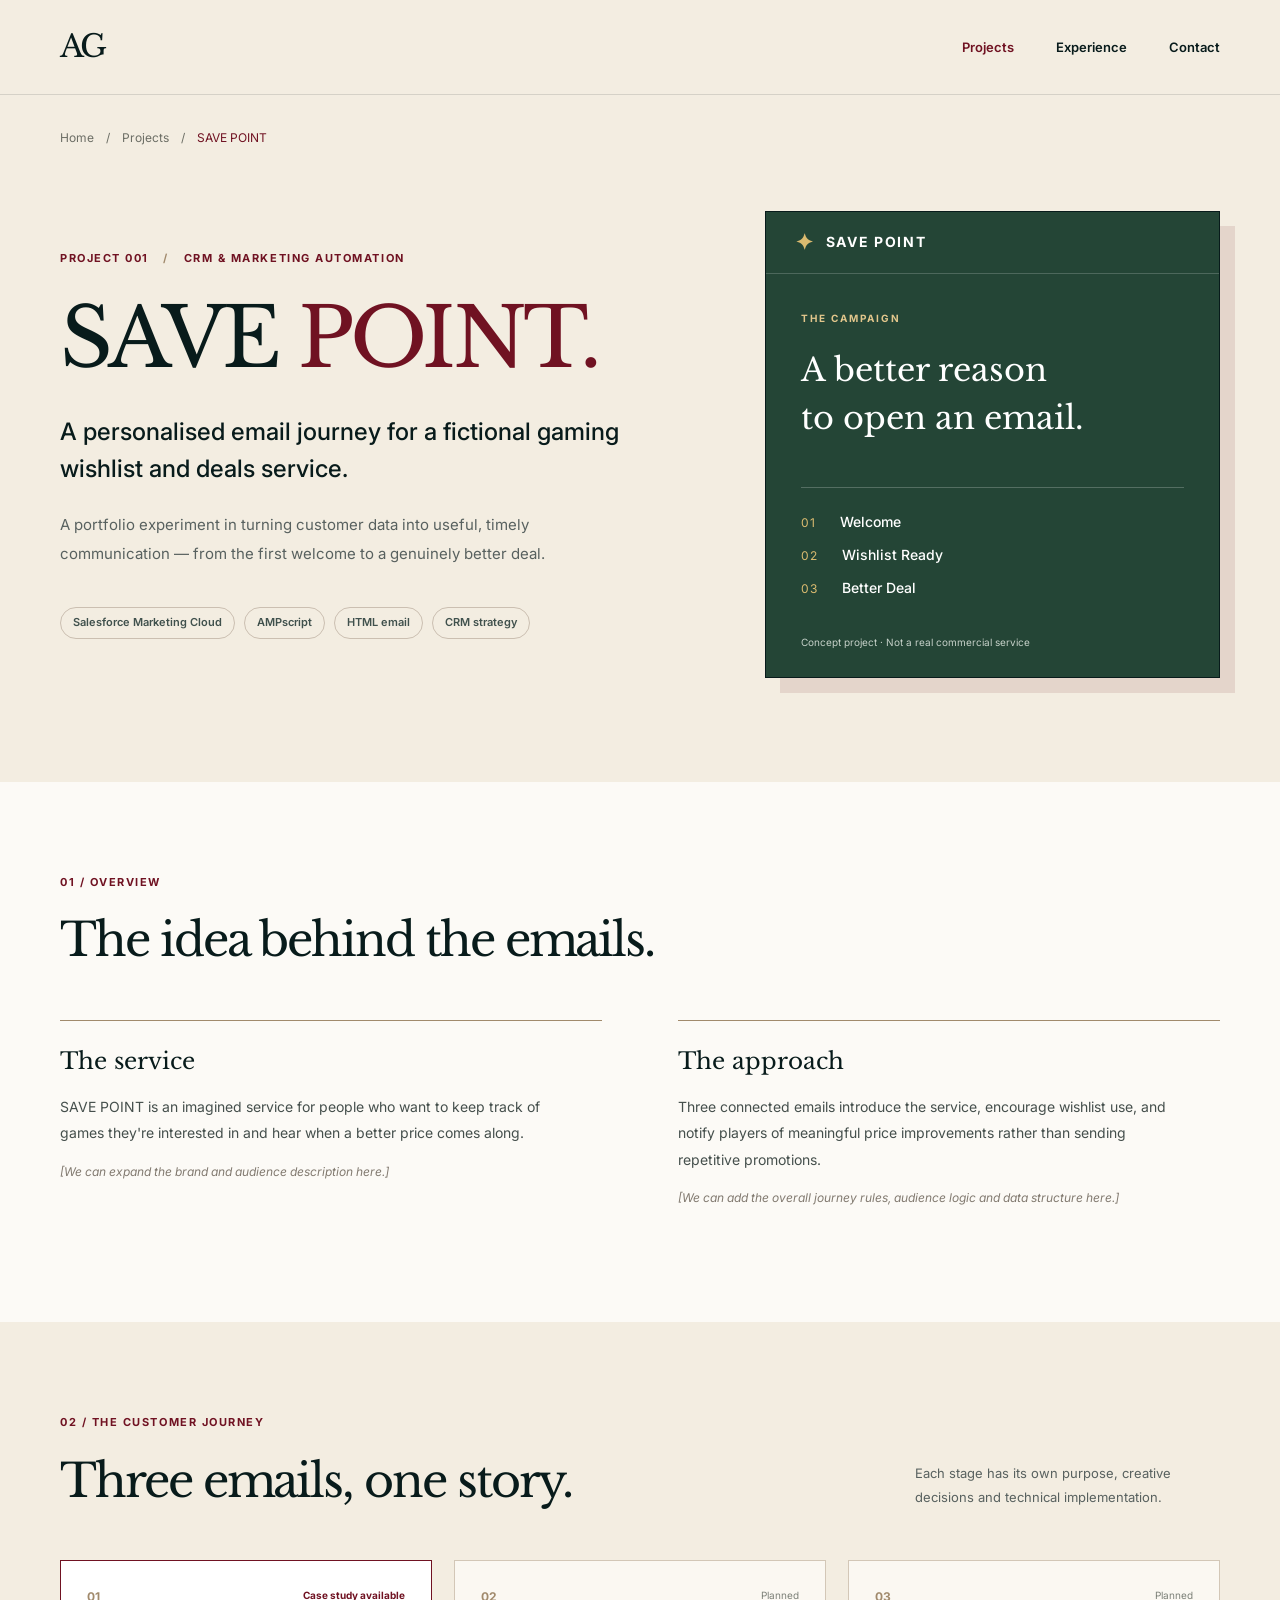
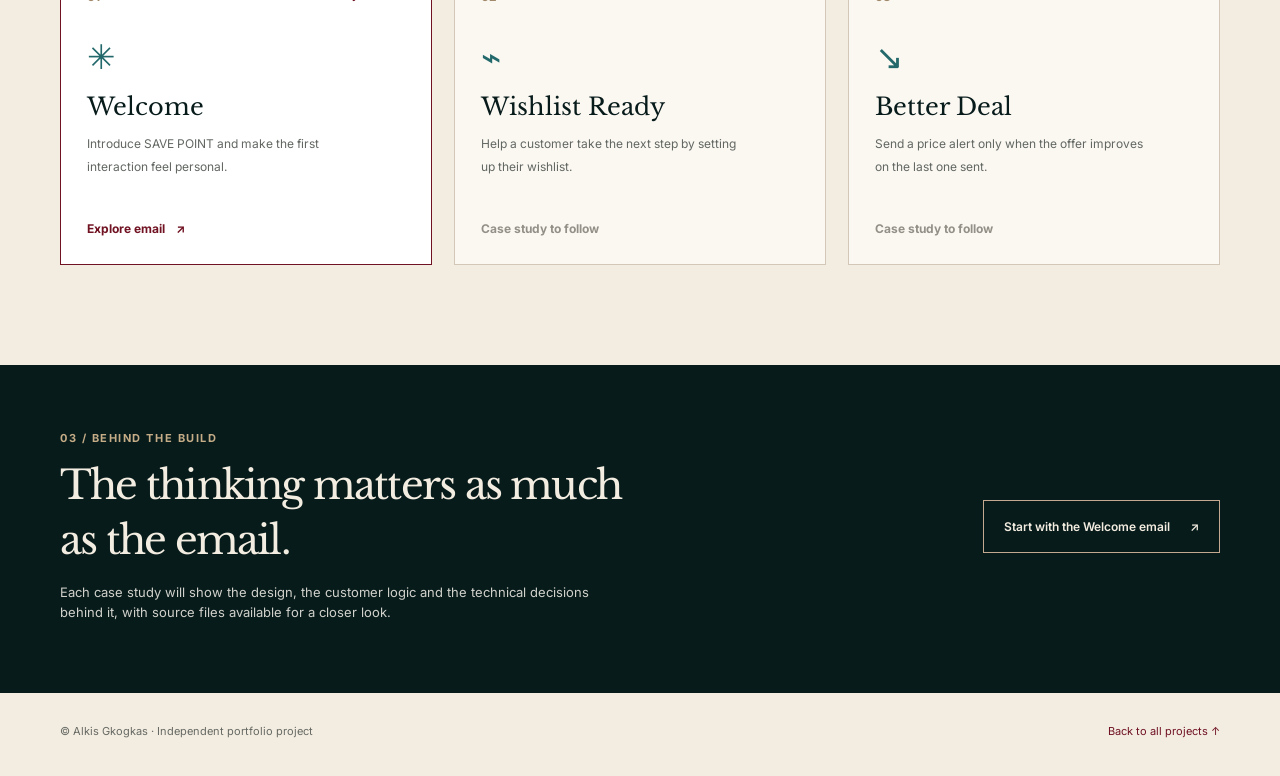
==== projects/save-point/index.html @ d25904a1 "Create index.html" ====
<!doctype html>
<html lang="en">
<head>
  <meta charset="utf-8">
  <meta name="viewport" content="width=device-width, initial-scale=1">
  <meta name="description" content="SAVE POINT: a fictional gaming wishlist CRM campaign, designed as a portfolio project by Alkis Gkogkas.">
  <title>SAVE POINT — CRM Campaign | Alkis Gkogkas</title>
  <link rel="preconnect" href="https://fonts.googleapis.com">
  <link rel="preconnect" href="https://fonts.gstatic.com" crossorigin>
  <link href="https://fonts.googleapis.com/css2?family=Inter:wght@400;500;600;700&family=Libre+Baskerville:wght@400;700&display=swap" rel="stylesheet">
  <link rel="stylesheet" href="project.css">
</head>
<body>
  <a class="skip-link" href="#main">Skip to content</a>
  <header class="site-header">
    <div class="shell header-inner">
      <a class="monogram" href="../../index.html" aria-label="Alkis Gkogkas, homepage">AG</a>
      <nav class="site-nav" aria-label="Main navigation">
        <a href="../../index.html#projects" aria-current="page">Projects</a>
        <a href="../../index.html#experience">Experience</a>
        <a href="../../index.html#contact">Contact</a>
      </nav>
    </div>
  </header>

  <main id="main">
    <div class="shell breadcrumbs" aria-label="Breadcrumb">
      <a href="../../index.html">Home</a><span aria-hidden="true">/</span>
      <a href="../../index.html#projects">Projects</a><span aria-hidden="true">/</span>
      <span aria-current="page">SAVE POINT</span>
    </div>

    <section class="campaign-hero shell" aria-labelledby="campaign-title">
      <div class="hero-copy">
        <p class="eyebrow">PROJECT 001 <span class="eyebrow-divider">/</span> CRM &amp; MARKETING AUTOMATION</p>
        <h1 id="campaign-title">SAVE <em>POINT.</em></h1>
        <p class="hero-lead">A personalised email journey for a fictional gaming wishlist and deals service.</p>
        <p class="hero-subtext">A portfolio experiment in turning customer data into useful, timely communication — from the first welcome to a genuinely better deal.</p>
        <div class="tag-row" aria-label="Project technologies">
          <span>Salesforce Marketing Cloud</span><span>AMPscript</span><span>HTML email</span><span>CRM strategy</span>
        </div>
      </div>
      <aside class="campaign-note" aria-label="Project at a glance">
        <div class="note-header"><span class="tiny-star" aria-hidden="true">✦</span><span>SAVE POINT</span></div>
        <div class="note-body">
          <p class="note-kicker">THE CAMPAIGN</p>
          <p class="note-title">A better reason<br>to open an email.</p>
          <div class="note-rule"></div>
          <div class="note-steps" aria-label="Journey stages">
            <span>01 <strong>Welcome</strong></span>
            <span>02 <strong>Wishlist Ready</strong></span>
            <span>03 <strong>Better Deal</strong></span>
          </div>
          <p class="note-footer">Concept project · Not a real commercial service</p>
        </div>
      </aside>
    </section>

    <section class="section-white" aria-labelledby="project-overview-title">
      <div class="shell section-block">
        <div class="section-heading">
          <p class="eyebrow">01 / OVERVIEW</p>
          <h2 id="project-overview-title">The idea behind the emails.</h2>
        </div>
        <div class="overview-grid">
          <div class="editorial-block">
            <h3>The service</h3>
            <p>SAVE POINT is an imagined service for people who want to keep track of games they're interested in and hear when a better price comes along.</p>
            <p class="edit-note">[We can expand the brand and audience description here.]</p>
          </div>
          <div class="editorial-block">
            <h3>The approach</h3>
            <p>Three connected emails introduce the service, encourage wishlist use, and notify players of meaningful price improvements rather than sending repetitive promotions.</p>
            <p class="edit-note">[We can add the overall journey rules, audience logic and data structure here.]</p>
          </div>
        </div>
      </div>
    </section>

    <section class="section-parchment" aria-labelledby="journey-title">
      <div class="shell section-block journey-block">
        <div class="section-heading section-heading-row">
          <div>
            <p class="eyebrow">02 / THE CUSTOMER JOURNEY</p>
            <h2 id="journey-title">Three emails, one story.</h2>
          </div>
          <p class="section-aside">Each stage has its own purpose, creative decisions and technical implementation.</p>
        </div>
        <div class="journey-cards">
          <a class="journey-card journey-card-active" href="welcome.html" aria-label="Read the Welcome email case study">
            <div class="card-top"><span class="stage-number">01</span><span class="status status-ready">Case study available</span></div>
            <div class="stage-icon" aria-hidden="true">✳</div>
            <h3>Welcome</h3>
            <p>Introduce SAVE POINT and make the first interaction feel personal.</p>
            <span class="card-action">Explore email <span aria-hidden="true">↗</span></span>
          </a>
          <article class="journey-card journey-card-planned">
            <div class="card-top"><span class="stage-number">02</span><span class="status">Planned</span></div>
            <div class="stage-icon" aria-hidden="true">⌁</div>
            <h3>Wishlist Ready</h3>
            <p>Help a customer take the next step by setting up their wishlist.</p>
            <span class="card-action card-action-muted">Case study to follow</span>
          </article>
          <article class="journey-card journey-card-planned">
            <div class="card-top"><span class="stage-number">03</span><span class="status">Planned</span></div>
            <div class="stage-icon" aria-hidden="true">↘</div>
            <h3>Better Deal</h3>
            <p>Send a price alert only when the offer improves on the last one sent.</p>
            <span class="card-action card-action-muted">Case study to follow</span>
          </article>
        </div>
      </div>
    </section>

    <section class="section-ink" aria-labelledby="details-title">
      <div class="shell closing-row">
        <div>
          <p class="eyebrow eyebrow-gold">03 / BEHIND THE BUILD</p>
          <h2 id="details-title">The thinking matters as much as the email.</h2>
          <p>Each case study will show the design, the customer logic and the technical decisions behind it, with source files available for a closer look.</p>
        </div>
        <a class="outline-button" href="welcome.html">Start with the Welcome email <span aria-hidden="true">↗</span></a>
      </div>
    </section>
  </main>

  <footer class="site-footer">
    <div class="shell footer-inner"><span>© Alkis Gkogkas · Independent portfolio project</span><a href="../../index.html#projects">Back to all projects ↑</a></div>
  </footer>
</body>
</html>
---- projects/save-point/project.css ----
/* SAVE POINT portfolio pages — deliberately self-contained, no JavaScript needed. */
:root {
  --paper: #F3EDE1;
  --ivory: #FCFAF6;
  --ink: #081B1B;
  --burgundy: #701222;
  --teal: #23696B;
  --gold: #A18A6C;
  --muted: #58615F;
  --line: #D8CDBF;
  --forest: #244536;
  --content: 1160px;
}
* { box-sizing: border-box; }
html { scroll-behavior: smooth; }
body { margin: 0; background: var(--paper); color: var(--ink); font-family: Inter, Arial, sans-serif; font-size: 16px; line-height: 1.6; }
a { color: inherit; }
a:focus-visible { outline: 3px solid var(--teal); outline-offset: 4px; }
h1, h2, h3, p { margin-top: 0; }
h1, h2 { font-family: 'Libre Baskerville', Georgia, serif; font-weight: 400; letter-spacing: -.045em; }
h3 { line-height: 1.3; }
.shell { width: min(var(--content), calc(100% - 96px)); margin-inline: auto; }
.skip-link { position: absolute; left: 12px; top: -70px; padding: 10px 16px; background: white; z-index: 999; }
.skip-link:focus { top: 8px; }
.site-header { border-bottom: 1px solid rgba(8,27,27,.13); }
.header-inner { display: flex; justify-content: space-between; align-items: center; min-height: 94px; gap: 24px; }
.monogram { text-decoration: none; font-family: 'Libre Baskerville', Georgia, serif; font-size: 31px; letter-spacing: -.09em; }
.site-nav { display: flex; flex-wrap: wrap; gap: clamp(16px, 3.3vw, 42px); align-items: center; }
.site-nav a { text-decoration: none; font-size: 13px; font-weight: 600; transition: color .2s ease; }
.site-nav a:hover, .site-nav a[aria-current="page"] { color: var(--burgundy); }
.breadcrumbs { display: flex; flex-wrap: wrap; align-items: center; gap: 12px; padding-top: 33px; font-size: 12px; color: #6c6e65; }
.breadcrumbs a { text-decoration: none; }
.breadcrumbs a:hover { text-decoration: underline; color: var(--burgundy); }
.breadcrumbs span[aria-current] { color: var(--burgundy); }
.eyebrow { color: var(--burgundy); font-size: 11px; line-height: 1.5; letter-spacing: .14em; font-weight: 700; text-transform: uppercase; }
.eyebrow-divider { padding-inline: 10px; color: var(--gold); }
.campaign-hero { display: grid; grid-template-columns: 1.07fr .93fr; align-items: center; gap: min(7vw, 90px); padding-top: 64px; padding-bottom: 104px; }
.hero-copy h1 { font-size: clamp(54px, 6.4vw, 88px); line-height: 1.18; margin: 25px 0; }
.hero-copy h1 em, .email-hero h1 em { color: var(--burgundy); font-style: normal; }
.hero-lead { font-size: clamp(19px, 2vw, 24px); line-height: 1.55; font-weight: 500; max-width: 580px; }
.hero-subtext { max-width: 565px; color: var(--muted); font-size: 15px; line-height: 1.9; }
.tag-row { display: flex; flex-wrap: wrap; gap: 9px; padding-top: 24px; }
.tag-row span { border: 1px solid #cbbfb1; border-radius: 100px; padding: 6px 12px; font-size: 11px; font-weight: 600; color: #40514d; }
.campaign-note { border: 1px solid var(--ink); box-shadow: 15px 15px 0 rgba(112,18,34,.11); background: var(--forest); color: white; max-width: 455px; width: 100%; justify-self: end; }
.note-header { display: flex; gap: 11px; align-items: center; padding: 19px 29px; border-bottom: 1px solid rgba(255,255,255,.19); font-size: 14px; font-weight: 700; letter-spacing: .12em; }
.tiny-star { color: #DBBB70; font-size: 22px; line-height: 1; }
.note-body { padding: 36px 35px 27px; }
.note-kicker { font-size: 10px; color: #E2C68C; letter-spacing: .2em; font-weight: 700; }
.note-title { font-family: 'Libre Baskerville', Georgia, serif; line-height: 1.5; font-size: clamp(23px, 2.5vw, 33px); padding: 10px 0 13px; }
.note-rule { height: 1px; background: rgba(255,255,255,.22); margin: 17px 0 23px; }
.note-steps { display: grid; gap: 11px; }
.note-steps span { color: #DBBB70; font-size: 12px; letter-spacing: .09em; }
.note-steps strong { color: #fff; letter-spacing: 0; font-size: 14px; font-weight: 500; margin-left: 20px; }
.note-footer { font-size: 10px; color: #C6D1C9; margin: 34px 0 0; }
.section-white { background: var(--ivory); }
.section-parchment { background: var(--paper); }
.section-block { padding-top: 92px; padding-bottom: 100px; }
.section-heading { margin-bottom: 47px; }
.section-heading .eyebrow { margin-bottom: 18px; }
.section-heading h2 { font-size: clamp(29px, 3.7vw, 46px); line-height: 1.4; max-width: 760px; margin: 0; }
.section-heading-row { display: flex; justify-content: space-between; align-items: flex-end; gap: 50px; }
.section-aside { max-width: 305px; color: var(--muted); font-size: 13px; line-height: 1.85; margin-bottom: 4px; }
.overview-grid { display: grid; grid-template-columns: 1fr 1fr; gap: clamp(35px, 6vw, 95px); }
.editorial-block { border-top: 1px solid var(--gold); padding-top: 26px; }
.editorial-block h3 { font-family: 'Libre Baskerville', Georgia, serif; font-size: 23px; font-weight: 400; margin-bottom: 17px; }
.editorial-block p { color: #454f4c; font-size: 14px; max-width: 490px; line-height: 1.9; }
.edit-note { color: #827a70 !important; font-size: 12px !important; font-style: italic; }
.journey-cards { display: grid; grid-template-columns: repeat(3, minmax(0,1fr)); gap: 22px; }
.journey-card { min-height: 305px; display: flex; flex-direction: column; border: 1px solid #D3C7B7; background: #FBF8F2; padding: 26px; text-decoration: none; transition: transform .2s ease, box-shadow .2s ease; }
.journey-card-active { border-color: var(--burgundy); background: #fff; }
.journey-card-active:hover { transform: translateY(-5px); box-shadow: 0 8px 26px rgba(8,27,27,.1); }
.card-top { display: flex; align-items: start; justify-content: space-between; gap: 10px; }
.stage-number { color: var(--gold); font-size: 12px; font-weight: 700; }
.status { font-size: 10px; color: #7c8078; }
.status-ready { color: var(--burgundy); font-weight: 700; }
.stage-icon { font-family: Georgia, serif; font-size: 34px; color: var(--teal); margin-top: 25px; }
.journey-card h3 { font-family: 'Libre Baskerville', Georgia, serif; font-weight: 400; font-size: 24px; margin: 5px 0 11px; }
.journey-card p { font-size: 12px; line-height: 1.9; color: #626762; max-width: 270px; }
.card-action { display: block; margin-top: auto; padding-top: 20px; color: var(--burgundy); font-weight: 700; font-size: 12px; }
.card-action span { margin-left: 8px; }
.card-action-muted { color: #929087; }
.section-ink { background: var(--ink); color: var(--paper); }
.closing-row { min-height: 295px; display: flex; gap: 40px; align-items: center; justify-content: space-between; padding-top: 65px; padding-bottom: 70px; }
.eyebrow-gold { color: #C5AD87; }
.closing-row h2 { font-size: clamp(27px, 3.1vw, 40px); line-height: 1.4; max-width: 600px; margin-bottom: 13px; }
.closing-row p:not(.eyebrow) { color: #D0D1CB; font-size: 13px; max-width: 565px; margin-bottom: 0; }
.outline-button { flex: none; border: 1px solid #C4A990; color: var(--paper); text-decoration: none; padding: 16px 20px; font-size: 12px; font-weight: 600; display: inline-flex; gap: 20px; align-items: center; transition: background .2s ease, color .2s ease; }
.outline-button:hover { background: var(--paper); color: var(--ink); }
.site-footer { background: var(--paper); }
.footer-inner { display: flex; gap: 25px; flex-wrap: wrap; justify-content: space-between; align-items: center; padding-top: 30px; padding-bottom: 35px; font-size: 11px; color: #666963; }
.footer-inner a { text-decoration: none; color: var(--burgundy); }
.footer-inner a:hover { text-decoration: underline; }
/* Individual email page */
.email-hero { padding-top: 70px; padding-bottom: 85px; }
.email-hero h1 { font-size: clamp(41px, 5.4vw, 72px); line-height: 1.3; max-width: 850px; margin: 22px 0 22px; }
.email-hero .hero-lead { max-width: 800px; }
.email-feature-grid { display: grid; grid-template-columns: minmax(0, 1.5fr) minmax(260px, .85fr); gap: clamp(30px, 5vw, 75px); align-items: start; }
.preview-frame { min-height: 570px; background: #E9E5DD; border: 1px solid #D7CFC2; padding: 35px 25px; display: grid; justify-items: center; align-items: start; }
.email-preview-placeholder { width: min(100%, 425px); background: #FAF4E9; border: 1px solid #D4CDBF; min-height: 495px; box-shadow: 0 10px 22px rgba(0,0,0,.08); }
.fake-mail-top { background: var(--forest); color: white; height: 69px; display: flex; justify-content: center; align-items: center; gap: 8px; font-size: 20px; letter-spacing: .04em; }
.fake-mail-top strong span { color: #DABE76; }
.fake-mail-inner { padding: 52px 25px 38px; text-align: center; }
.preview-label { font-size: 9px; letter-spacing: .15em; color: var(--burgundy); font-weight: 700; }
.fake-mail-inner h3 { font-family: Georgia, serif; font-size: 34px; line-height: 1.2; margin: 35px auto 15px; font-weight: 400; color: var(--forest); }
.fake-mail-inner p { font-size: 12px; color: #66716D; }
.fake-button { display: inline-block; margin-top: 30px; background: #DFD1A8; padding: 11px 15px; color: #324A3A; font-size: 11px; }
.email-sidebar { display: grid; gap: 27px; }
.sidebar-block { padding-top: 19px; border-top: 1px solid var(--line); }
.sidebar-block .eyebrow { margin-bottom: 13px; }
.sidebar-block h3 { font-family: 'Libre Baskerville', Georgia, serif; font-size: 23px; font-weight: 400; }
.sidebar-block p:not(.eyebrow) { color: #525B57; font-size: 13px; line-height: 1.85; }
.decision-grid { display: grid; grid-template-columns: repeat(3,minmax(0,1fr)); gap: 45px; }
.decision-item { border-top: 1px solid #BDAD9A; padding-top: 21px; }
.decision-n { color: var(--burgundy); font-size: 12px; font-weight: 700; }
.decision-item h3 { font-family: 'Libre Baskerville', Georgia, serif; font-size: 22px; font-weight: 400; margin: 19px 0 15px; }
.decision-item p { color: #68716B; font-size: 13px; line-height: 1.8; }
.technical-intro { color: var(--muted); max-width: 700px; font-size: 14px; margin-top: -17px; margin-bottom: 25px; }
.snippet-box { border: 1px solid #263B38; background: #0C2321; color: #E7F0EA; }
.snippet-head { display: flex; flex-wrap: wrap; justify-content: space-between; gap: 12px; padding: 15px 22px; font-size: 11px; color: #C6D2C9; background: #193531; border-bottom: 1px solid #345049; }
.snippet-box pre { margin: 0; padding: 36px 24px; overflow-x: auto; white-space: pre-wrap; font-size: 13px; }
.source-note { margin-top: 25px; padding-left: 19px; border-left: 2px solid var(--burgundy); }
.source-note p { font-size: 13px; color: #495652; margin-bottom: 9px; }
.source-note .source-small { font-size: 11px; color: #78807A; }
@media (max-width: 950px) {
  .campaign-hero { gap: 35px; }
  .campaign-note { max-width: 380px; }
  .journey-card { padding: 20px; }
  .stage-icon { margin-top: 19px; }
  .journey-card h3 { font-size: 20px; }
  .section-heading-row { align-items: start; }
  .section-aside { max-width: 230px; }
}
@media (max-width: 730px) {
  .shell { width: min(100% - 40px, var(--content)); }
  .header-inner { min-height: 78px; }
  .monogram { font-size: 26px; }
  .site-nav { gap: 15px; }
  .site-nav a { font-size: 11px; }
  .breadcrumbs { padding-top: 23px; }
  .campaign-hero { display: block; padding-top: 40px; padding-bottom: 75px; }
  .campaign-note { justify-self: start; max-width: 100%; margin-top: 50px; box-shadow: 9px 9px 0 rgba(112,18,34,.11); }
  .hero-copy h1 { font-size: clamp(47px, 12vw, 74px); }
  .hero-lead { font-size: 19px; }
  .tag-row { padding-top: 14px; }
  .section-block { padding-top: 65px; padding-bottom: 72px; }
  .section-heading { margin-bottom: 32px; }
  .section-heading-row { display: block; }
  .section-aside { max-width: 100%; margin-top: 20px; }
  .overview-grid, .email-feature-grid { grid-template-columns: 1fr; gap: 32px; }
  .journey-cards, .decision-grid { grid-template-columns: 1fr; gap: 16px; }
  .journey-card { min-height: 245px; }
  .stage-icon { margin-top: 5px; }
  .closing-row { display: block; padding-top: 64px; padding-bottom: 70px; }
  .outline-button { margin-top: 27px; }
  .email-hero { padding-top: 48px; padding-bottom: 67px; }
  .email-hero h1 { font-size: clamp(39px, 9vw, 57px); }
  .preview-frame { padding: 24px 15px; min-height: 520px; }
  .decision-item { padding-bottom: 12px; }
}
@media (prefers-reduced-motion: reduce) {
  html { scroll-behavior: auto; }
  *, *::before, *::after { transition: none !important; }
}
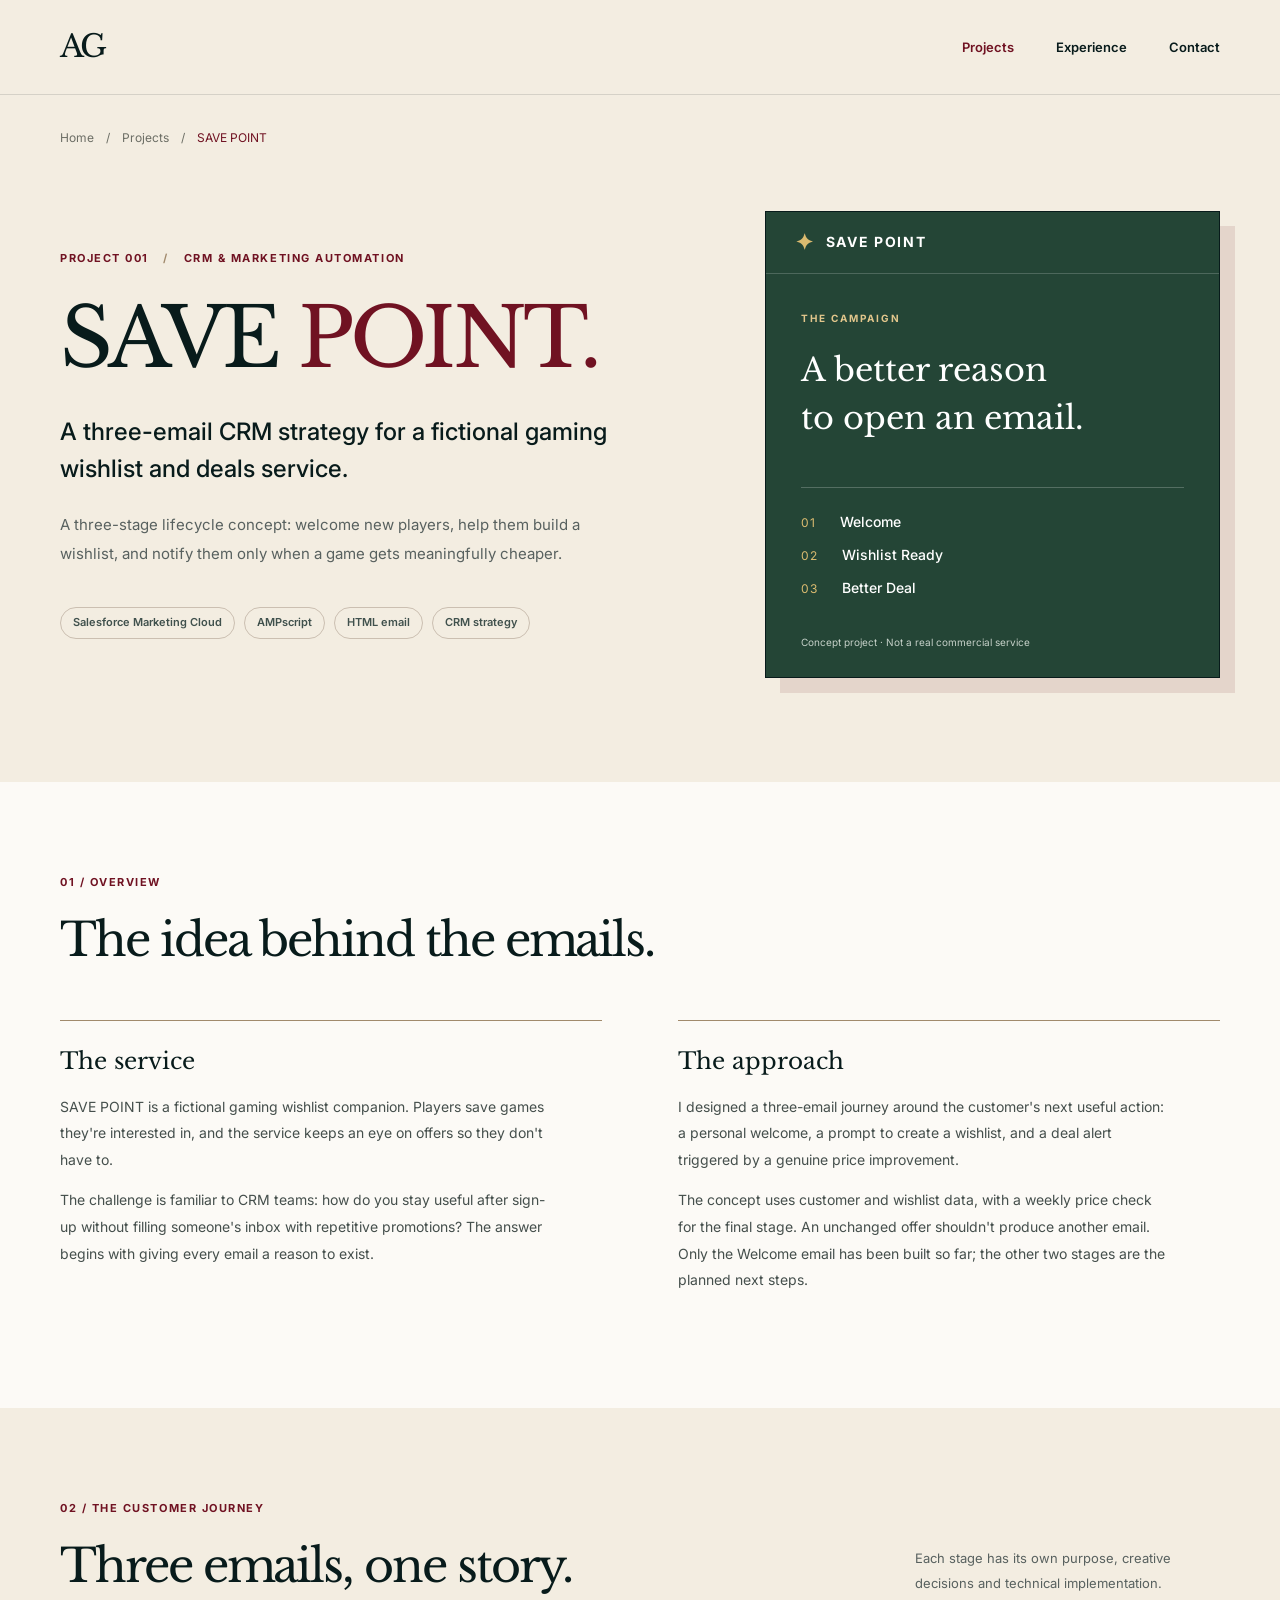
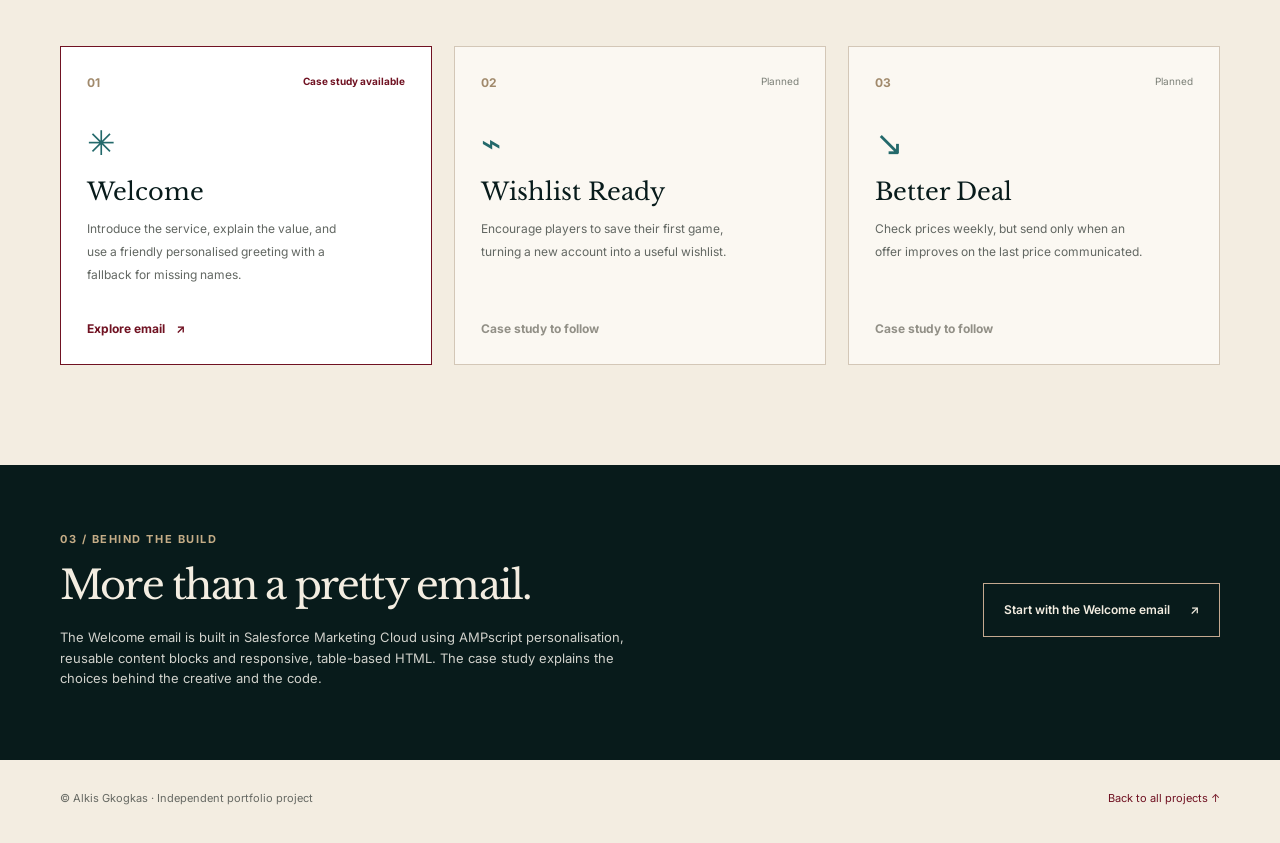
==== commit a18e616b: "Add SAVE POINT campaign strategy and overview" ====
--- a/projects/save-point/index.html
+++ b/projects/save-point/index.html
@@ -34,8 +34,8 @@
       <div class="hero-copy">
         <p class="eyebrow">PROJECT 001 <span class="eyebrow-divider">/</span> CRM &amp; MARKETING AUTOMATION</p>
         <h1 id="campaign-title">SAVE <em>POINT.</em></h1>
-        <p class="hero-lead">A personalised email journey for a fictional gaming wishlist and deals service.</p>
-        <p class="hero-subtext">A portfolio experiment in turning customer data into useful, timely communication — from the first welcome to a genuinely better deal.</p>
+        <p class="hero-lead">A three-email CRM strategy for a fictional gaming wishlist and deals service.</p>
+        <p class="hero-subtext">A three-stage lifecycle concept: welcome new players, help them build a wishlist, and notify them only when a game gets meaningfully cheaper.</p>
         <div class="tag-row" aria-label="Project technologies">
           <span>Salesforce Marketing Cloud</span><span>AMPscript</span><span>HTML email</span><span>CRM strategy</span>
         </div>
@@ -65,13 +65,13 @@
         <div class="overview-grid">
           <div class="editorial-block">
             <h3>The service</h3>
-            <p>SAVE POINT is an imagined service for people who want to keep track of games they're interested in and hear when a better price comes along.</p>
-            <p class="edit-note">[We can expand the brand and audience description here.]</p>
+            <p>SAVE POINT is a fictional gaming wishlist companion. Players save games they're interested in, and the service keeps an eye on offers so they don't have to.</p>
+            <p>The challenge is familiar to CRM teams: how do you stay useful after sign-up without filling someone's inbox with repetitive promotions? The answer begins with giving every email a reason to exist.</p>
           </div>
           <div class="editorial-block">
             <h3>The approach</h3>
-            <p>Three connected emails introduce the service, encourage wishlist use, and notify players of meaningful price improvements rather than sending repetitive promotions.</p>
-            <p class="edit-note">[We can add the overall journey rules, audience logic and data structure here.]</p>
+            <p>I designed a three-email journey around the customer's next useful action: a personal welcome, a prompt to create a wishlist, and a deal alert triggered by a genuine price improvement.</p>
+            <p>The concept uses customer and wishlist data, with a weekly price check for the final stage. An unchanged offer shouldn't produce another email. Only the Welcome email has been built so far; the other two stages are the planned next steps.</p>
           </div>
         </div>
       </div>
@@ -91,21 +91,21 @@
             <div class="card-top"><span class="stage-number">01</span><span class="status status-ready">Case study available</span></div>
             <div class="stage-icon" aria-hidden="true">✳</div>
             <h3>Welcome</h3>
-            <p>Introduce SAVE POINT and make the first interaction feel personal.</p>
+            <p>Introduce the service, explain the value, and use a friendly personalised greeting with a fallback for missing names.</p>
             <span class="card-action">Explore email <span aria-hidden="true">↗</span></span>
           </a>
           <article class="journey-card journey-card-planned">
             <div class="card-top"><span class="stage-number">02</span><span class="status">Planned</span></div>
             <div class="stage-icon" aria-hidden="true">⌁</div>
             <h3>Wishlist Ready</h3>
-            <p>Help a customer take the next step by setting up their wishlist.</p>
+            <p>Encourage players to save their first game, turning a new account into a useful wishlist.</p>
             <span class="card-action card-action-muted">Case study to follow</span>
           </article>
           <article class="journey-card journey-card-planned">
             <div class="card-top"><span class="stage-number">03</span><span class="status">Planned</span></div>
             <div class="stage-icon" aria-hidden="true">↘</div>
             <h3>Better Deal</h3>
-            <p>Send a price alert only when the offer improves on the last one sent.</p>
+            <p>Check prices weekly, but send only when an offer improves on the last price communicated.</p>
             <span class="card-action card-action-muted">Case study to follow</span>
           </article>
         </div>
@@ -116,8 +116,8 @@
       <div class="shell closing-row">
         <div>
           <p class="eyebrow eyebrow-gold">03 / BEHIND THE BUILD</p>
-          <h2 id="details-title">The thinking matters as much as the email.</h2>
-          <p>Each case study will show the design, the customer logic and the technical decisions behind it, with source files available for a closer look.</p>
+          <h2 id="details-title">More than a pretty email.</h2>
+          <p>The Welcome email is built in Salesforce Marketing Cloud using AMPscript personalisation, reusable content blocks and responsive, table-based HTML. The case study explains the choices behind the creative and the code.</p>
         </div>
         <a class="outline-button" href="welcome.html">Start with the Welcome email <span aria-hidden="true">↗</span></a>
       </div>
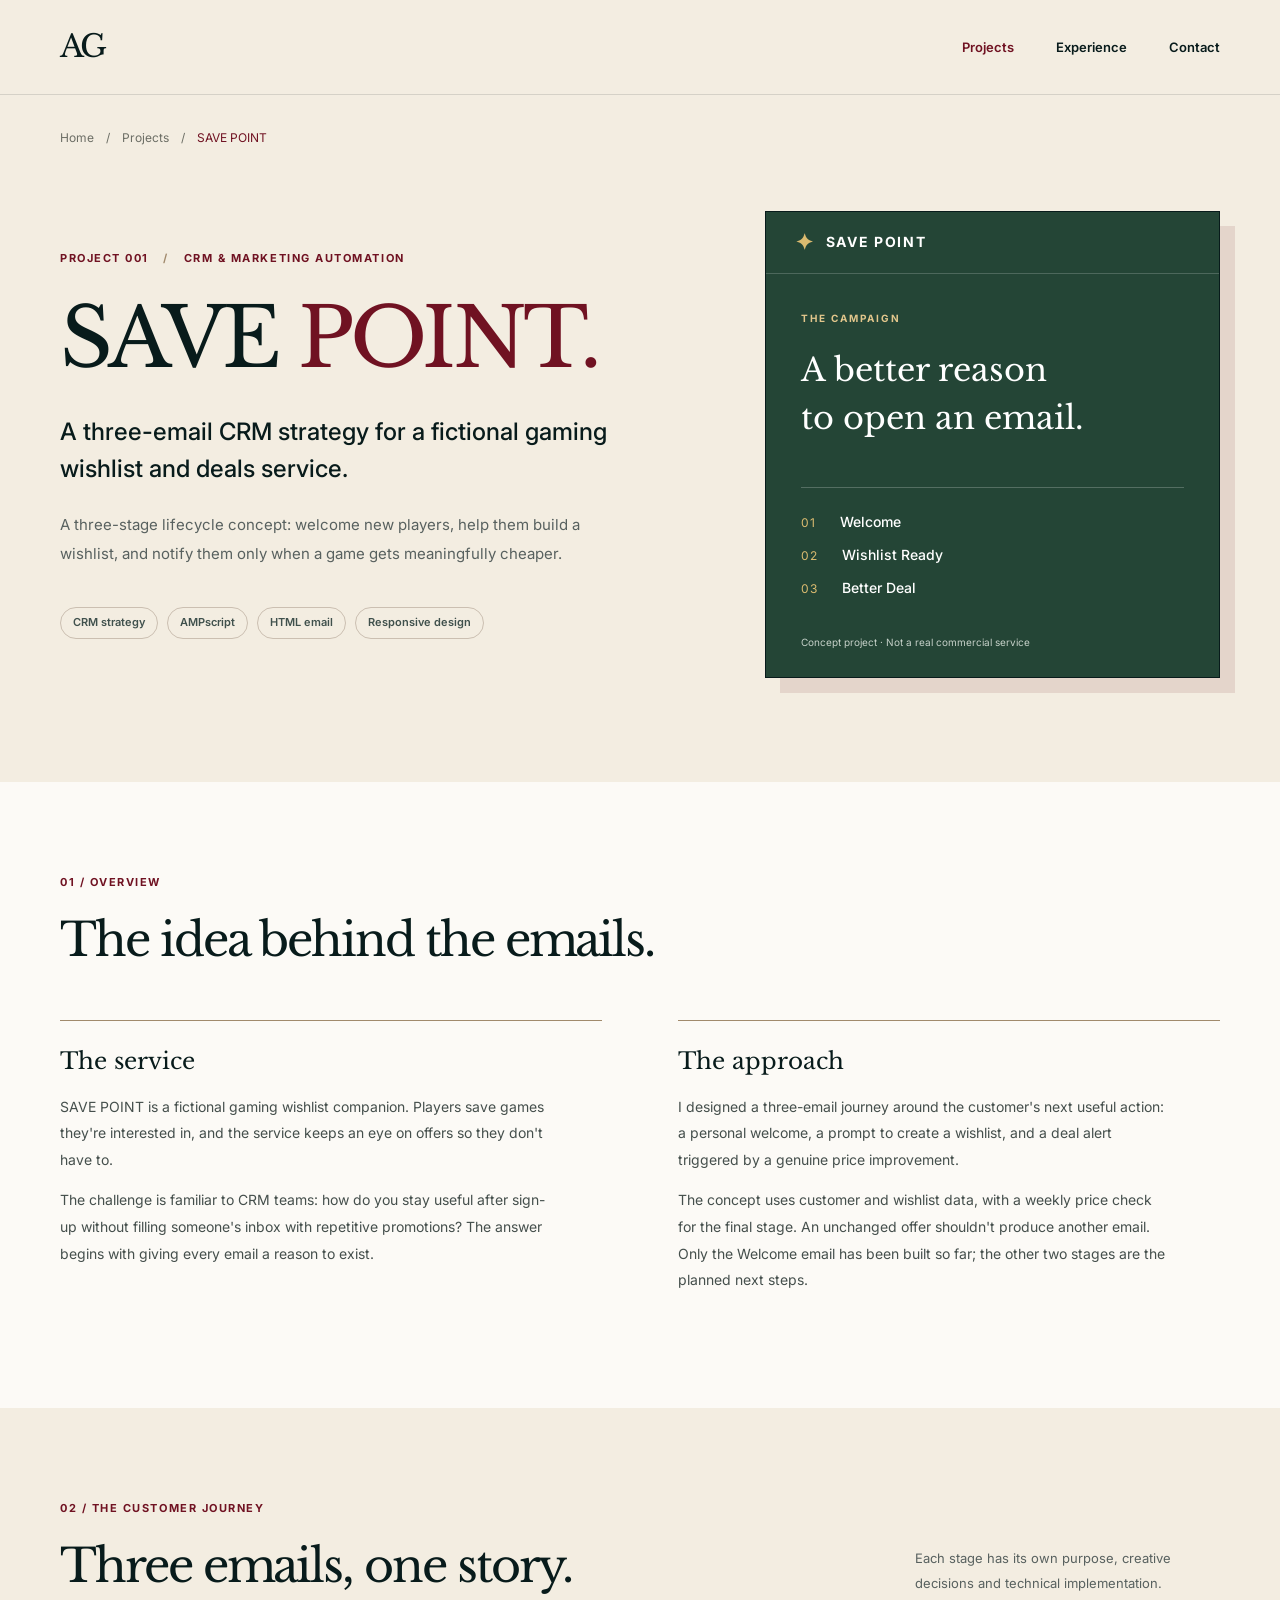
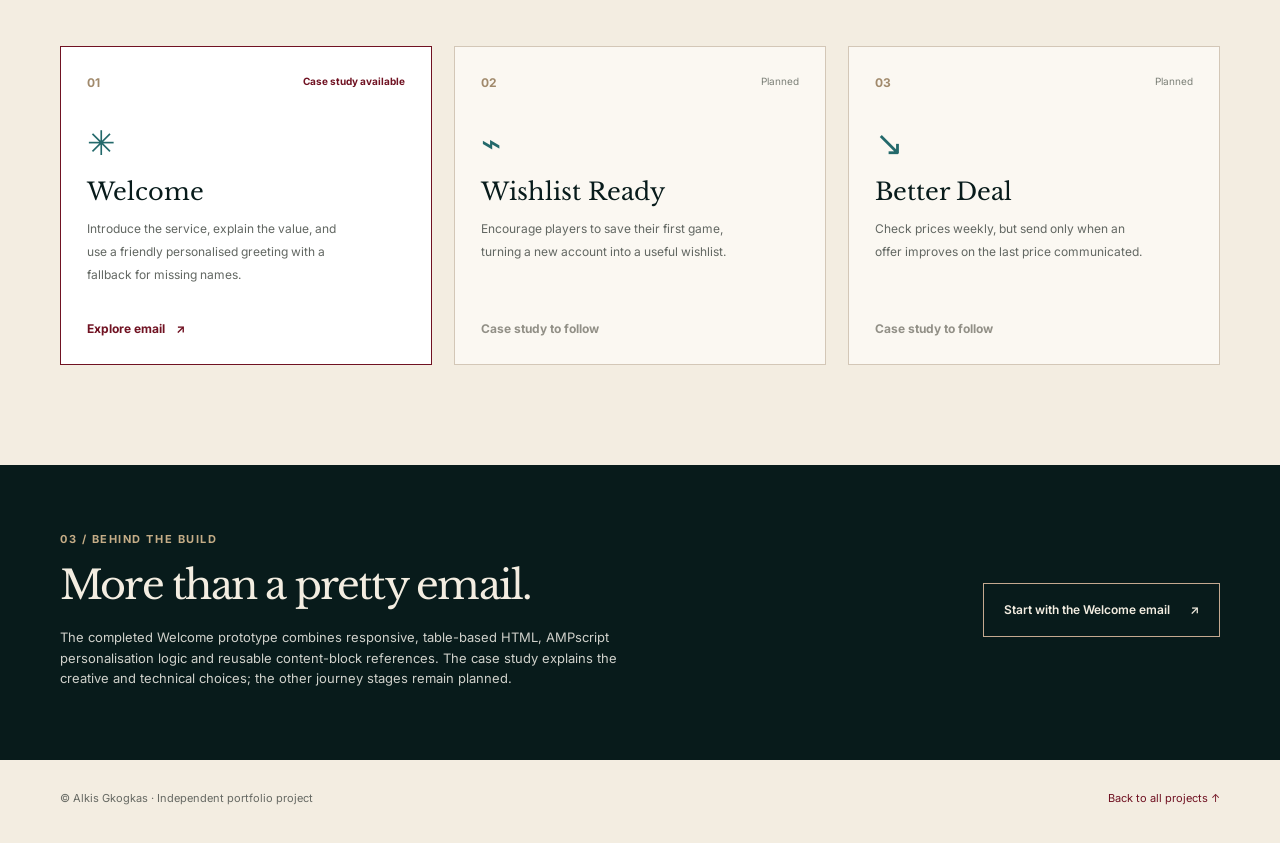
==== commit 1e81443e: "Add files via upload" ====
--- a/projects/save-point/index.html
+++ b/projects/save-point/index.html
@@ -37,7 +37,7 @@
         <p class="hero-lead">A three-email CRM strategy for a fictional gaming wishlist and deals service.</p>
         <p class="hero-subtext">A three-stage lifecycle concept: welcome new players, help them build a wishlist, and notify them only when a game gets meaningfully cheaper.</p>
         <div class="tag-row" aria-label="Project technologies">
-          <span>Salesforce Marketing Cloud</span><span>AMPscript</span><span>HTML email</span><span>CRM strategy</span>
+          <span>CRM strategy</span><span>AMPscript</span><span>HTML email</span><span>Responsive design</span>
         </div>
       </div>
       <aside class="campaign-note" aria-label="Project at a glance">
@@ -117,7 +117,7 @@
         <div>
           <p class="eyebrow eyebrow-gold">03 / BEHIND THE BUILD</p>
           <h2 id="details-title">More than a pretty email.</h2>
-          <p>The Welcome email is built in Salesforce Marketing Cloud using AMPscript personalisation, reusable content blocks and responsive, table-based HTML. The case study explains the choices behind the creative and the code.</p>
+          <p>The completed Welcome prototype combines responsive, table-based HTML, AMPscript personalisation logic and reusable content-block references. The case study explains the creative and technical choices; the other journey stages remain planned.</p>
         </div>
         <a class="outline-button" href="welcome.html">Start with the Welcome email <span aria-hidden="true">↗</span></a>
       </div>
--- a/projects/save-point/project.css
+++ b/projects/save-point/project.css
@@ -161,3 +161,26 @@
   html { scroll-behavior: auto; }
   *, *::before, *::after { transition: none !important; }
 }
+
+/* SAVE POINT Welcome email: responsive screenshots with a CSS-only view switch */
+.email-preview-area { min-width: 0; position: relative; }
+.preview-radio { position: absolute; width: 1px; height: 1px; opacity: 0; }
+.preview-toolbar { display: flex; align-items: center; justify-content: space-between; flex-wrap: wrap; gap: 12px; padding-bottom: 14px; }
+.preview-toolbar-title { color: var(--burgundy); letter-spacing: .12em; font-size: 10px; font-weight: 700; }
+.preview-tabs { display: inline-flex; gap: 0; border: 1px solid var(--line); background: white; padding: 4px; }
+.preview-tabs label { font: 600 11px/1.3 Inter, Arial, sans-serif; color: #52615C; padding: 10px 16px; cursor: pointer; transition: background .16s, color .16s; }
+#preview-desktop:checked ~ .preview-toolbar label[for="preview-desktop"],
+#preview-mobile:checked ~ .preview-toolbar label[for="preview-mobile"] { background: var(--forest); color: #fff; }
+#preview-desktop:focus-visible ~ .preview-toolbar label[for="preview-desktop"],
+#preview-mobile:focus-visible ~ .preview-toolbar label[for="preview-mobile"] { outline: 2px solid var(--teal); outline-offset: 3px; }
+.email-preview-area .preview-frame { display: block; min-height: 0; max-height: 780px; overflow: auto; padding: 20px; text-align: center; scrollbar-color: #a8a092 #e9e5dd; }
+.render-preview { width: min(100%, 582px); margin: 0 auto; box-shadow: 0 7px 24px rgba(8,27,27,.15); }
+.render-preview img { display: block; width: 100%; height: auto; }
+.render-preview--mobile { display: none; max-width: 345px; }
+#preview-mobile:checked ~ .preview-frame .render-preview--desktop { display: none; }
+#preview-mobile:checked ~ .preview-frame .render-preview--mobile { display: block; }
+.preview-caption { color: #69716A; font-size: 11px; line-height: 1.7; margin: 12px 0 0; }
+@media (max-width: 730px) {
+  .email-preview-area .preview-frame { padding: 13px; max-height: 660px; }
+  .preview-tabs label { padding: 9px 12px; }
+}
